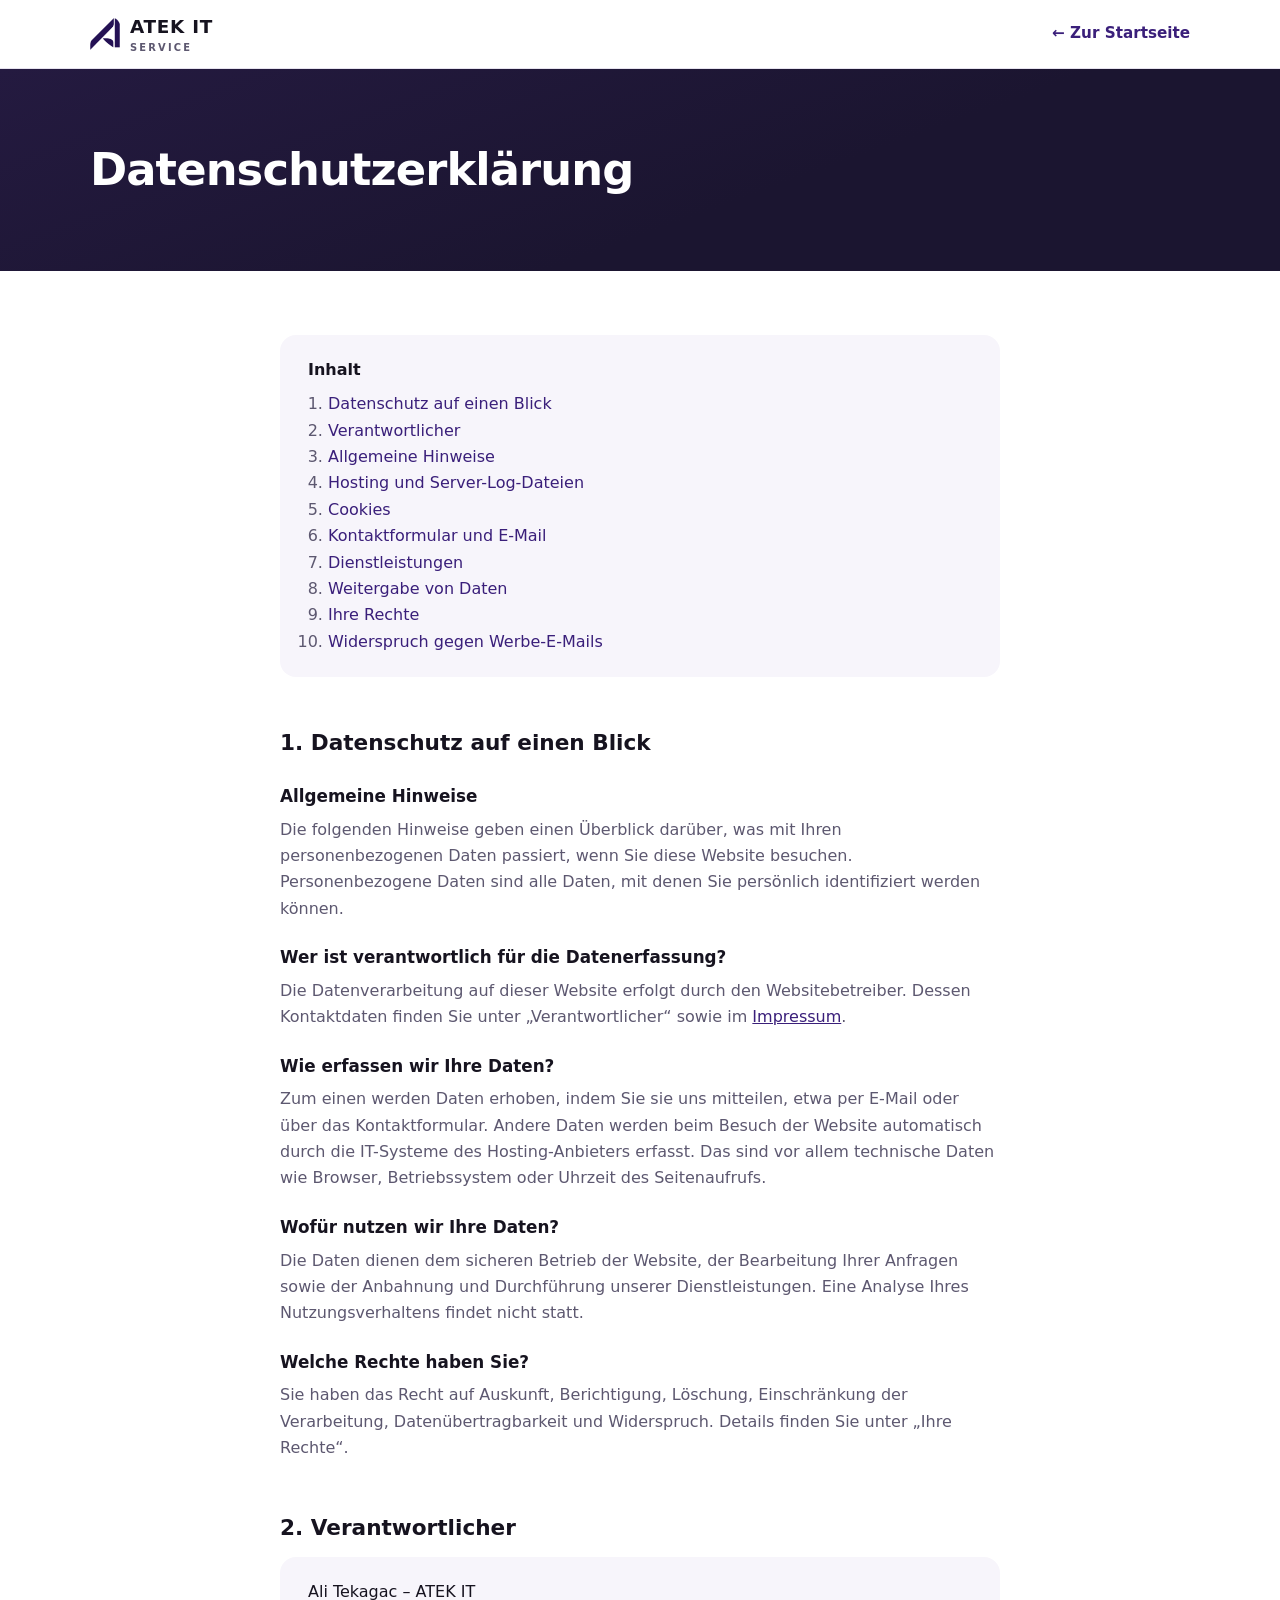
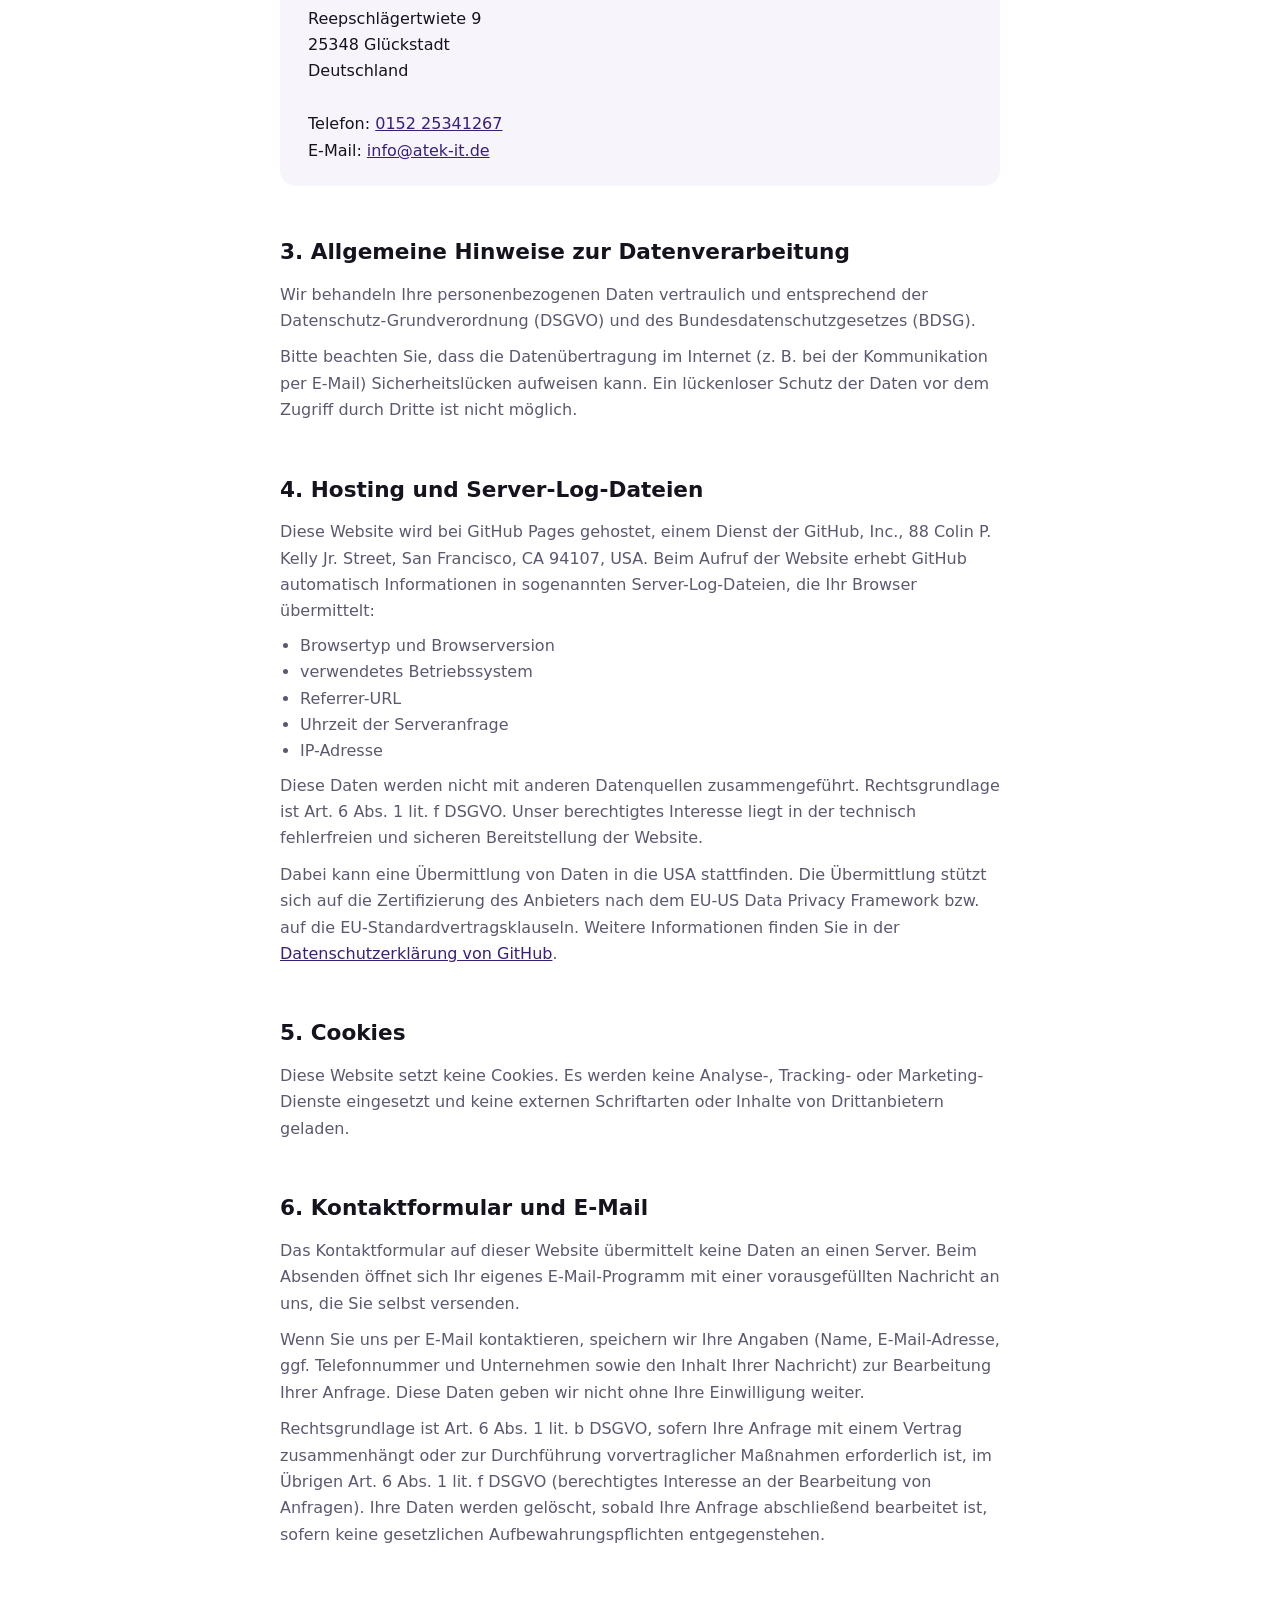
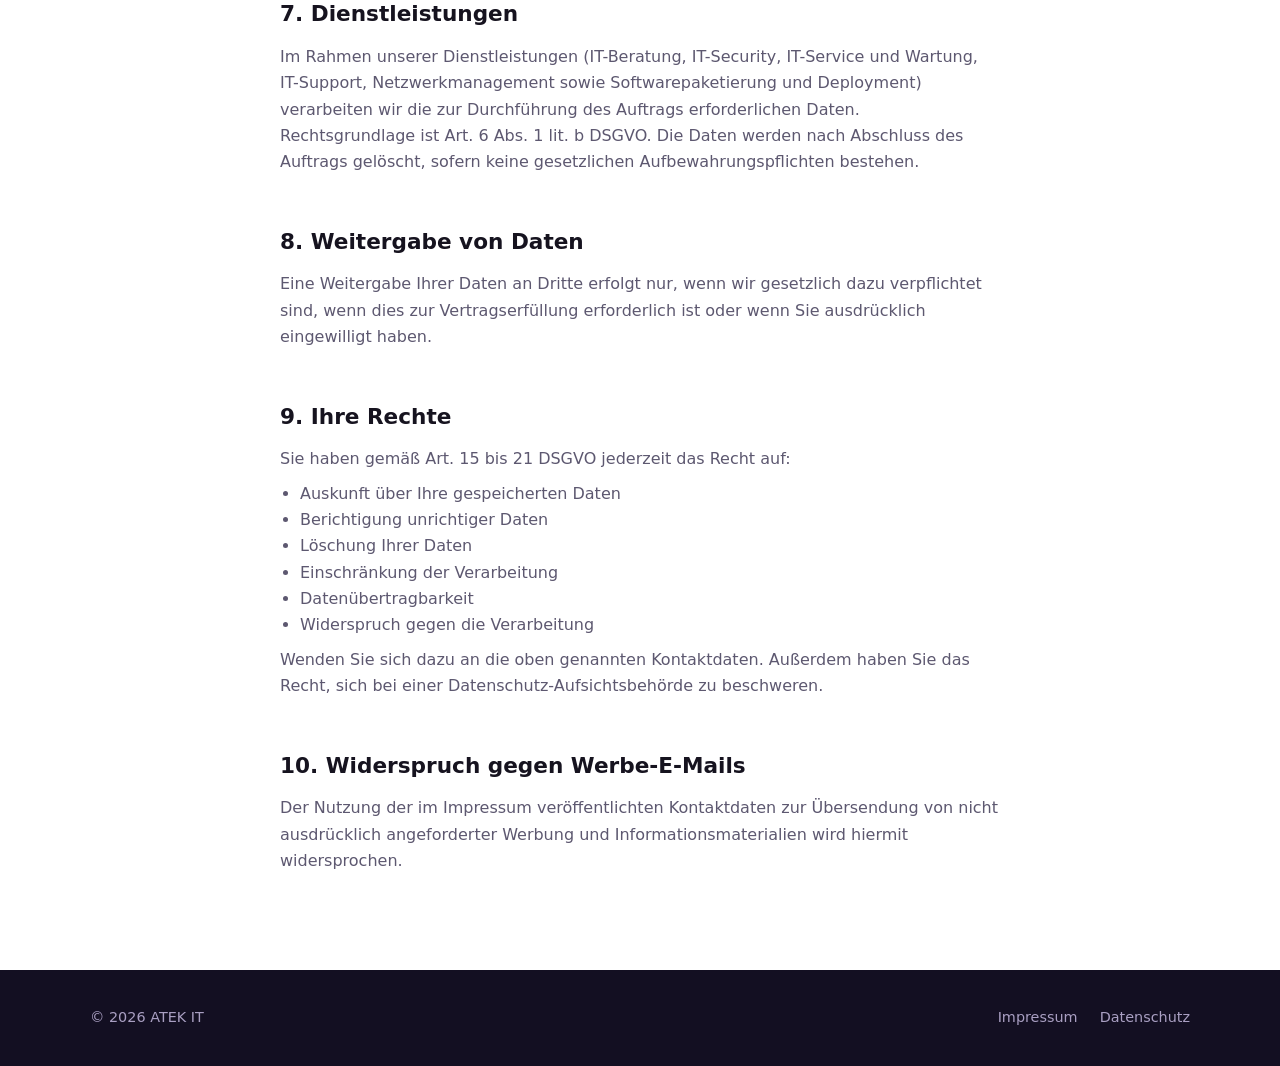
==== datenschutz.html @ 3b349fe1 "Add files via upload" ====
<!doctype html>
<html lang="de">
<head>
<meta charset="utf-8">
<meta name="viewport" content="width=device-width, initial-scale=1">
<title>Datenschutz – ATEK IT</title>
<meta name="robots" content="noindex">
<link rel="icon" type="image/png" href="[data-uri]">
<style>
  :root{--brand:#3a1f7a;--ink:#16131f;--muted:#5d5870;--line:#e6e2ee;--bg-alt:#f7f5fb}
  *{box-sizing:border-box;margin:0;padding:0}
  html{scroll-behavior:smooth}
  body{font-family:system-ui,-apple-system,"Segoe UI",Roboto,"Helvetica Neue",Arial,sans-serif;color:var(--ink);background:#fff;line-height:1.65;-webkit-font-smoothing:antialiased}
  a{color:var(--brand)}
  .wrap{max-width:1140px;margin:0 auto;padding:0 20px}
  header{border-bottom:1px solid var(--line);background:#fff}
  .nav{display:flex;align-items:center;justify-content:space-between;height:68px}
  .logo{display:flex;align-items:center;gap:10px;text-decoration:none;font-weight:800;letter-spacing:.04em;font-size:1.15rem;color:var(--ink)}
  .logo-mark{width:30px;height:32px;object-fit:contain}
  .logo small{display:block;font-size:.62rem;font-weight:600;letter-spacing:.22em;color:var(--muted);margin-top:-3px}
  .back{text-decoration:none;font-weight:600;font-size:.95rem}
  .hero{background:linear-gradient(160deg,#241a40 0%,#1b1530 60%);color:#fff;padding:64px 0}
  .hero h1{font-size:clamp(2rem,4vw,2.8rem);letter-spacing:-.02em}
  main{padding:64px 0 96px}
  .content{max-width:760px}
  .toc{background:var(--bg-alt);border-radius:16px;padding:22px 28px;margin-bottom:48px}
  .toc strong{display:block;margin-bottom:8px}
  .toc ol{padding-left:20px;color:var(--muted)}
  .toc a{text-decoration:none}
  h2{font-size:1.35rem;margin:48px 0 12px;scroll-margin-top:20px}
  h3{font-size:1.05rem;margin:22px 0 6px}
  p,li{color:var(--muted)}
  p+p{margin-top:10px}
  ul.list{padding-left:20px;margin:8px 0}
  .card{background:var(--bg-alt);border-radius:16px;padding:22px 28px;margin-top:8px}
  .card p{color:var(--ink)}
  footer{background:#130f22;color:#a99fc2;padding:36px 0;font-size:.9rem}
  .foot{display:flex;justify-content:space-between;gap:20px;flex-wrap:wrap}
  footer nav{display:flex;gap:22px}
  footer a{color:#a99fc2;text-decoration:none}
  footer a:hover{color:#fff}
</style>
</head>
<body>
<header>
  <div class="wrap nav">
    <a href="index.html" class="logo" aria-label="ATEK IT – Startseite">
      <img class="logo-mark" src="[data-uri]" alt="" width="30" height="32">
      <span>ATEK IT<small>SERVICE</small></span>
    </a>
    <a href="index.html" class="back">← Zur Startseite</a>
  </div>
</header>

<div class="hero"><div class="wrap"><h1>Datenschutzerklärung</h1></div></div>

<main>
  <div class="wrap content">
    <nav class="toc" aria-label="Inhalt">
      <strong>Inhalt</strong>
      <ol>
        <li><a href="#ueberblick">Datenschutz auf einen Blick</a></li>
        <li><a href="#verantwortlicher">Verantwortlicher</a></li>
        <li><a href="#allgemein">Allgemeine Hinweise</a></li>
        <li><a href="#hosting">Hosting und Server-Log-Dateien</a></li>
        <li><a href="#cookies">Cookies</a></li>
        <li><a href="#kontakt">Kontaktformular und E-Mail</a></li>
        <li><a href="#dienstleistungen">Dienstleistungen</a></li>
        <li><a href="#weitergabe">Weitergabe von Daten</a></li>
        <li><a href="#rechte">Ihre Rechte</a></li>
        <li><a href="#werbung">Widerspruch gegen Werbe-E-Mails</a></li>
      </ol>
    </nav>

    <h2 id="ueberblick">1. Datenschutz auf einen Blick</h2>
    <h3>Allgemeine Hinweise</h3>
    <p>Die folgenden Hinweise geben einen Überblick darüber, was mit Ihren personenbezogenen Daten passiert, wenn Sie diese Website besuchen. Personenbezogene Daten sind alle Daten, mit denen Sie persönlich identifiziert werden können.</p>
    <h3>Wer ist verantwortlich für die Datenerfassung?</h3>
    <p>Die Datenverarbeitung auf dieser Website erfolgt durch den Websitebetreiber. Dessen Kontaktdaten finden Sie unter „Verantwortlicher“ sowie im <a href="impressum.html">Impressum</a>.</p>
    <h3>Wie erfassen wir Ihre Daten?</h3>
    <p>Zum einen werden Daten erhoben, indem Sie sie uns mitteilen, etwa per E-Mail oder über das Kontaktformular. Andere Daten werden beim Besuch der Website automatisch durch die IT-Systeme des Hosting-Anbieters erfasst. Das sind vor allem technische Daten wie Browser, Betriebssystem oder Uhrzeit des Seitenaufrufs.</p>
    <h3>Wofür nutzen wir Ihre Daten?</h3>
    <p>Die Daten dienen dem sicheren Betrieb der Website, der Bearbeitung Ihrer Anfragen sowie der Anbahnung und Durchführung unserer Dienstleistungen. Eine Analyse Ihres Nutzungsverhaltens findet nicht statt.</p>
    <h3>Welche Rechte haben Sie?</h3>
    <p>Sie haben das Recht auf Auskunft, Berichtigung, Löschung, Einschränkung der Verarbeitung, Datenübertragbarkeit und Widerspruch. Details finden Sie unter „Ihre Rechte“.</p>

    <h2 id="verantwortlicher">2. Verantwortlicher</h2>
    <div class="card">
      <p>Ali Tekagac – ATEK IT<br>
      Reepschlägertwiete 9<br>
      25348 Glückstadt<br>
      Deutschland<br><br>
      Telefon: <a href="tel:+4915225341267">0152 25341267</a><br>
      E-Mail: <a href="mailto:info@atek-it.de">info@atek-it.de</a></p>
    </div>

    <h2 id="allgemein">3. Allgemeine Hinweise zur Datenverarbeitung</h2>
    <p>Wir behandeln Ihre personenbezogenen Daten vertraulich und entsprechend der Datenschutz-Grundverordnung (DSGVO) und des Bundesdatenschutzgesetzes (BDSG).</p>
    <p>Bitte beachten Sie, dass die Datenübertragung im Internet (z. B. bei der Kommunikation per E-Mail) Sicherheitslücken aufweisen kann. Ein lückenloser Schutz der Daten vor dem Zugriff durch Dritte ist nicht möglich.</p>

    <h2 id="hosting">4. Hosting und Server-Log-Dateien</h2>
    <p>Diese Website wird bei GitHub Pages gehostet, einem Dienst der GitHub, Inc., 88 Colin P. Kelly Jr. Street, San Francisco, CA 94107, USA. Beim Aufruf der Website erhebt GitHub automatisch Informationen in sogenannten Server-Log-Dateien, die Ihr Browser übermittelt:</p>
    <ul class="list">
      <li>Browsertyp und Browserversion</li>
      <li>verwendetes Betriebssystem</li>
      <li>Referrer-URL</li>
      <li>Uhrzeit der Serveranfrage</li>
      <li>IP-Adresse</li>
    </ul>
    <p>Diese Daten werden nicht mit anderen Datenquellen zusammengeführt. Rechtsgrundlage ist Art. 6 Abs. 1 lit. f DSGVO. Unser berechtigtes Interesse liegt in der technisch fehlerfreien und sicheren Bereitstellung der Website.</p>
    <p>Dabei kann eine Übermittlung von Daten in die USA stattfinden. Die Übermittlung stützt sich auf die Zertifizierung des Anbieters nach dem EU-US Data Privacy Framework bzw. auf die EU-Standardvertragsklauseln. Weitere Informationen finden Sie in der <a href="https://docs.github.com/de/site-policy/privacy-policies/github-general-privacy-statement" rel="noopener">Datenschutzerklärung von GitHub</a>.</p>

    <h2 id="cookies">5. Cookies</h2>
    <p>Diese Website setzt keine Cookies. Es werden keine Analyse-, Tracking- oder Marketing-Dienste eingesetzt und keine externen Schriftarten oder Inhalte von Drittanbietern geladen.</p>

    <h2 id="kontakt">6. Kontaktformular und E-Mail</h2>
    <p>Das Kontaktformular auf dieser Website übermittelt keine Daten an einen Server. Beim Absenden öffnet sich Ihr eigenes E-Mail-Programm mit einer vorausgefüllten Nachricht an uns, die Sie selbst versenden.</p>
    <p>Wenn Sie uns per E-Mail kontaktieren, speichern wir Ihre Angaben (Name, E-Mail-Adresse, ggf. Telefonnummer und Unternehmen sowie den Inhalt Ihrer Nachricht) zur Bearbeitung Ihrer Anfrage. Diese Daten geben wir nicht ohne Ihre Einwilligung weiter.</p>
    <p>Rechtsgrundlage ist Art. 6 Abs. 1 lit. b DSGVO, sofern Ihre Anfrage mit einem Vertrag zusammenhängt oder zur Durchführung vorvertraglicher Maßnahmen erforderlich ist, im Übrigen Art. 6 Abs. 1 lit. f DSGVO (berechtigtes Interesse an der Bearbeitung von Anfragen). Ihre Daten werden gelöscht, sobald Ihre Anfrage abschließend bearbeitet ist, sofern keine gesetzlichen Aufbewahrungspflichten entgegenstehen.</p>

    <h2 id="dienstleistungen">7. Dienstleistungen</h2>
    <p>Im Rahmen unserer Dienstleistungen (IT-Beratung, IT-Security, IT-Service und Wartung, IT-Support, Netzwerkmanagement sowie Softwarepaketierung und Deployment) verarbeiten wir die zur Durchführung des Auftrags erforderlichen Daten. Rechtsgrundlage ist Art. 6 Abs. 1 lit. b DSGVO. Die Daten werden nach Abschluss des Auftrags gelöscht, sofern keine gesetzlichen Aufbewahrungspflichten bestehen.</p>

    <h2 id="weitergabe">8. Weitergabe von Daten</h2>
    <p>Eine Weitergabe Ihrer Daten an Dritte erfolgt nur, wenn wir gesetzlich dazu verpflichtet sind, wenn dies zur Vertragserfüllung erforderlich ist oder wenn Sie ausdrücklich eingewilligt haben.</p>

    <h2 id="rechte">9. Ihre Rechte</h2>
    <p>Sie haben gemäß Art. 15 bis 21 DSGVO jederzeit das Recht auf:</p>
    <ul class="list">
      <li>Auskunft über Ihre gespeicherten Daten</li>
      <li>Berichtigung unrichtiger Daten</li>
      <li>Löschung Ihrer Daten</li>
      <li>Einschränkung der Verarbeitung</li>
      <li>Datenübertragbarkeit</li>
      <li>Widerspruch gegen die Verarbeitung</li>
    </ul>
    <p>Wenden Sie sich dazu an die oben genannten Kontaktdaten. Außerdem haben Sie das Recht, sich bei einer Datenschutz-Aufsichtsbehörde zu beschweren.</p>

    <h2 id="werbung">10. Widerspruch gegen Werbe-E-Mails</h2>
    <p>Der Nutzung der im Impressum veröffentlichten Kontaktdaten zur Übersendung von nicht ausdrücklich angeforderter Werbung und Informationsmaterialien wird hiermit widersprochen.</p>
  </div>
</main>

<footer>
  <div class="wrap foot">
    <span>© 2026 ATEK IT</span>
    <nav aria-label="Rechtliches"><a href="impressum.html">Impressum</a><a href="datenschutz.html">Datenschutz</a></nav>
  </div>
</footer>
</body>
</html>
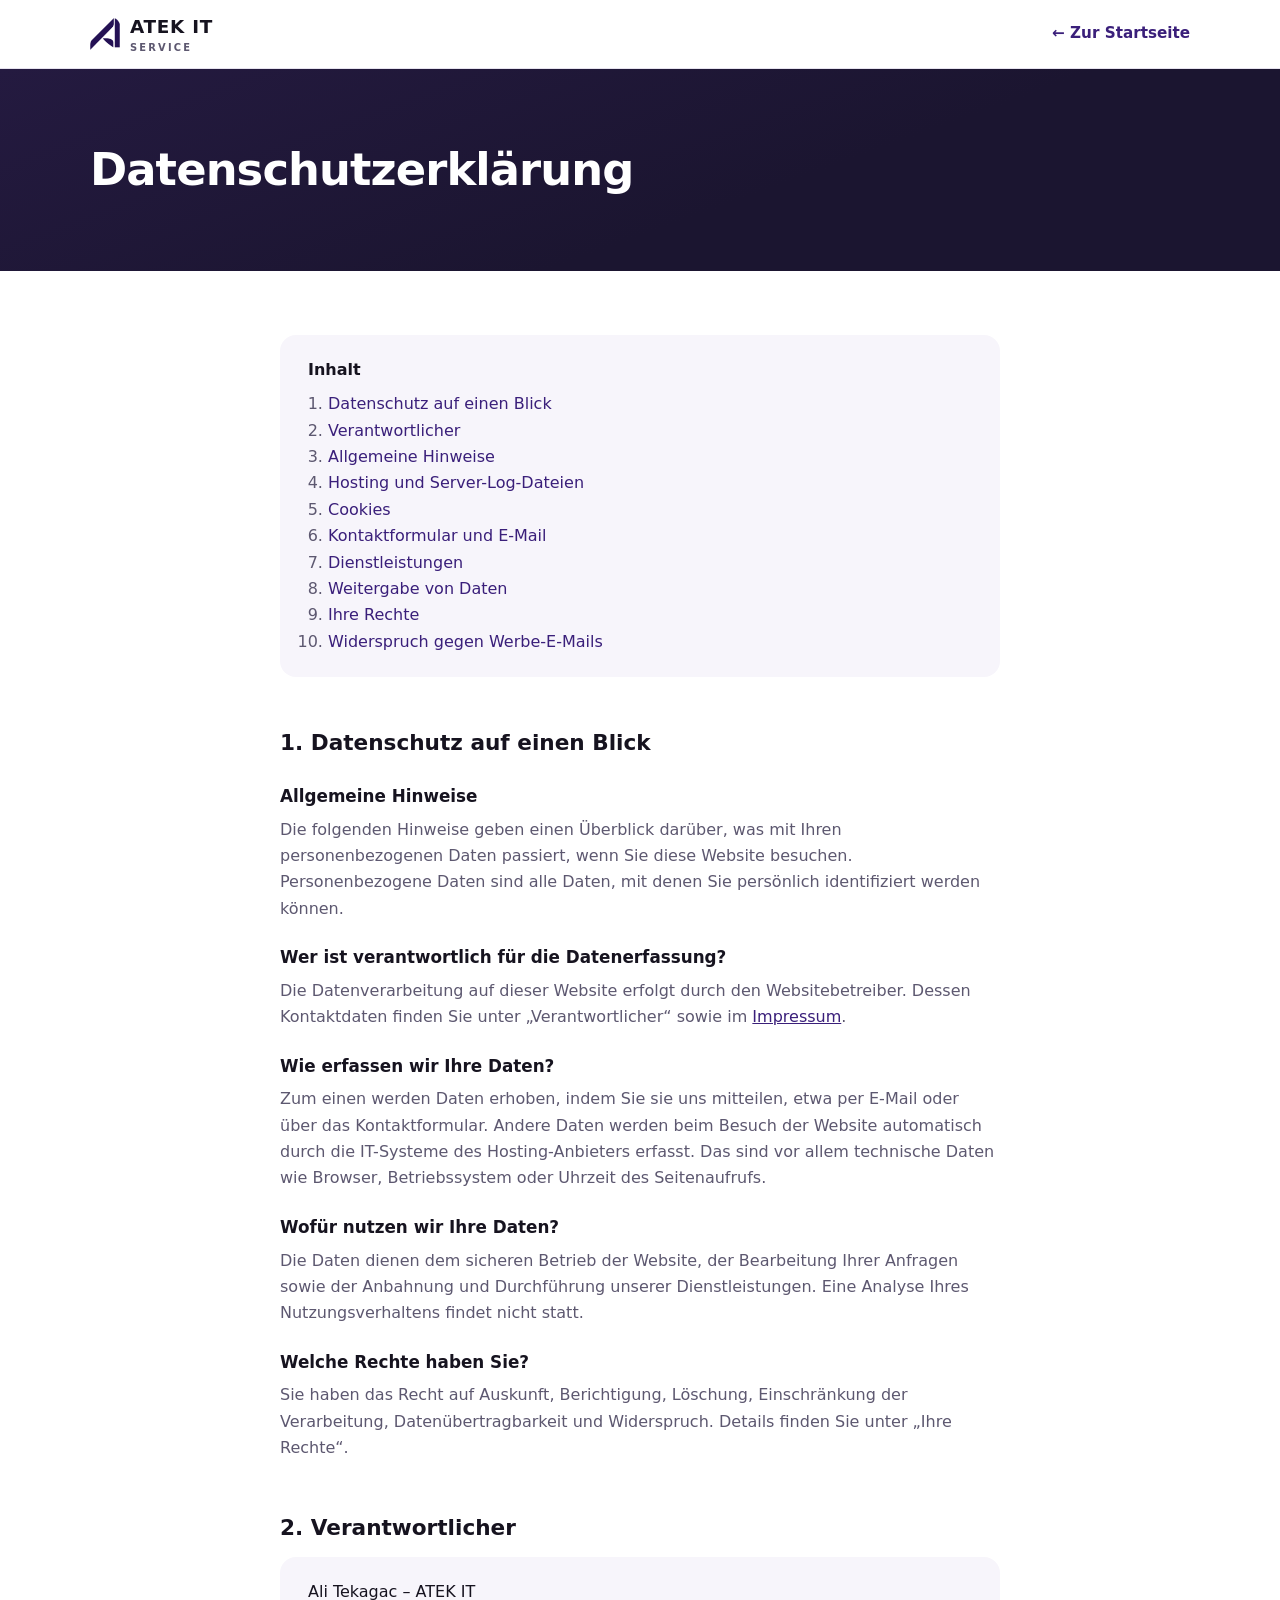
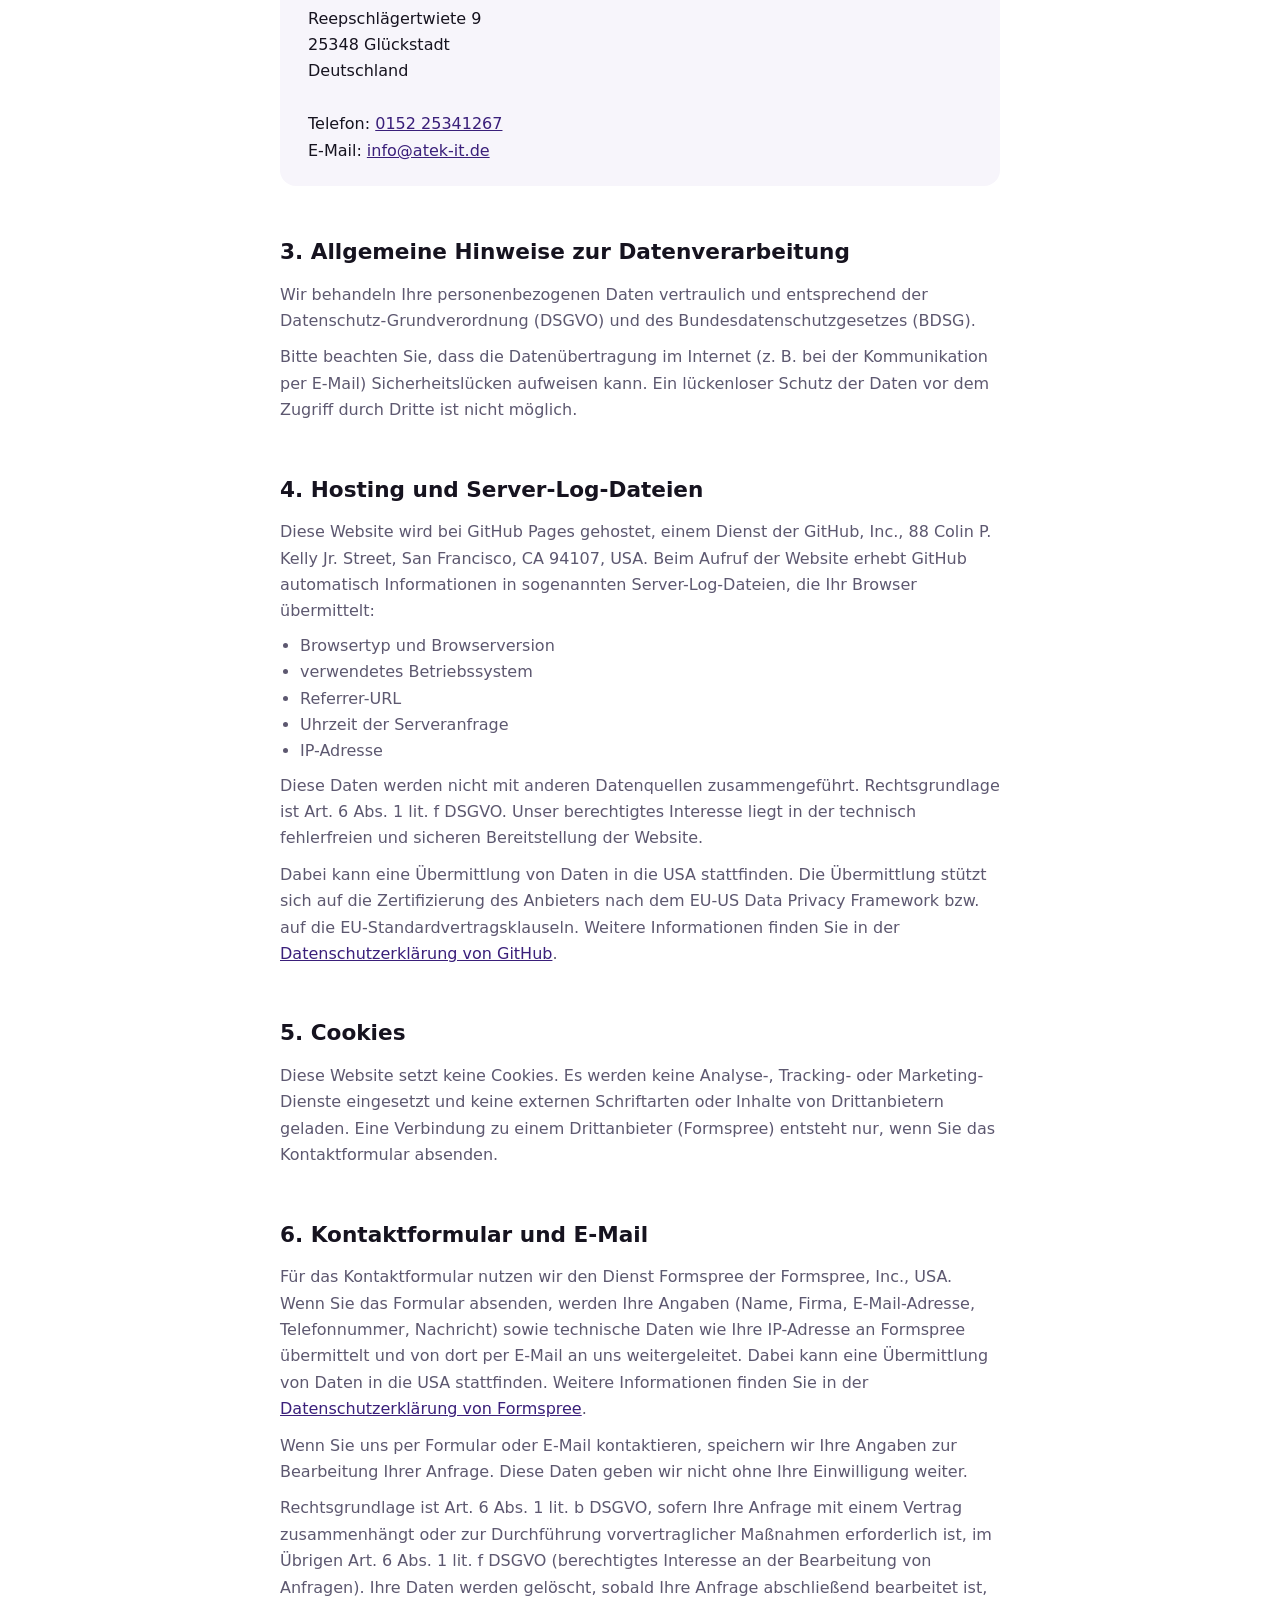
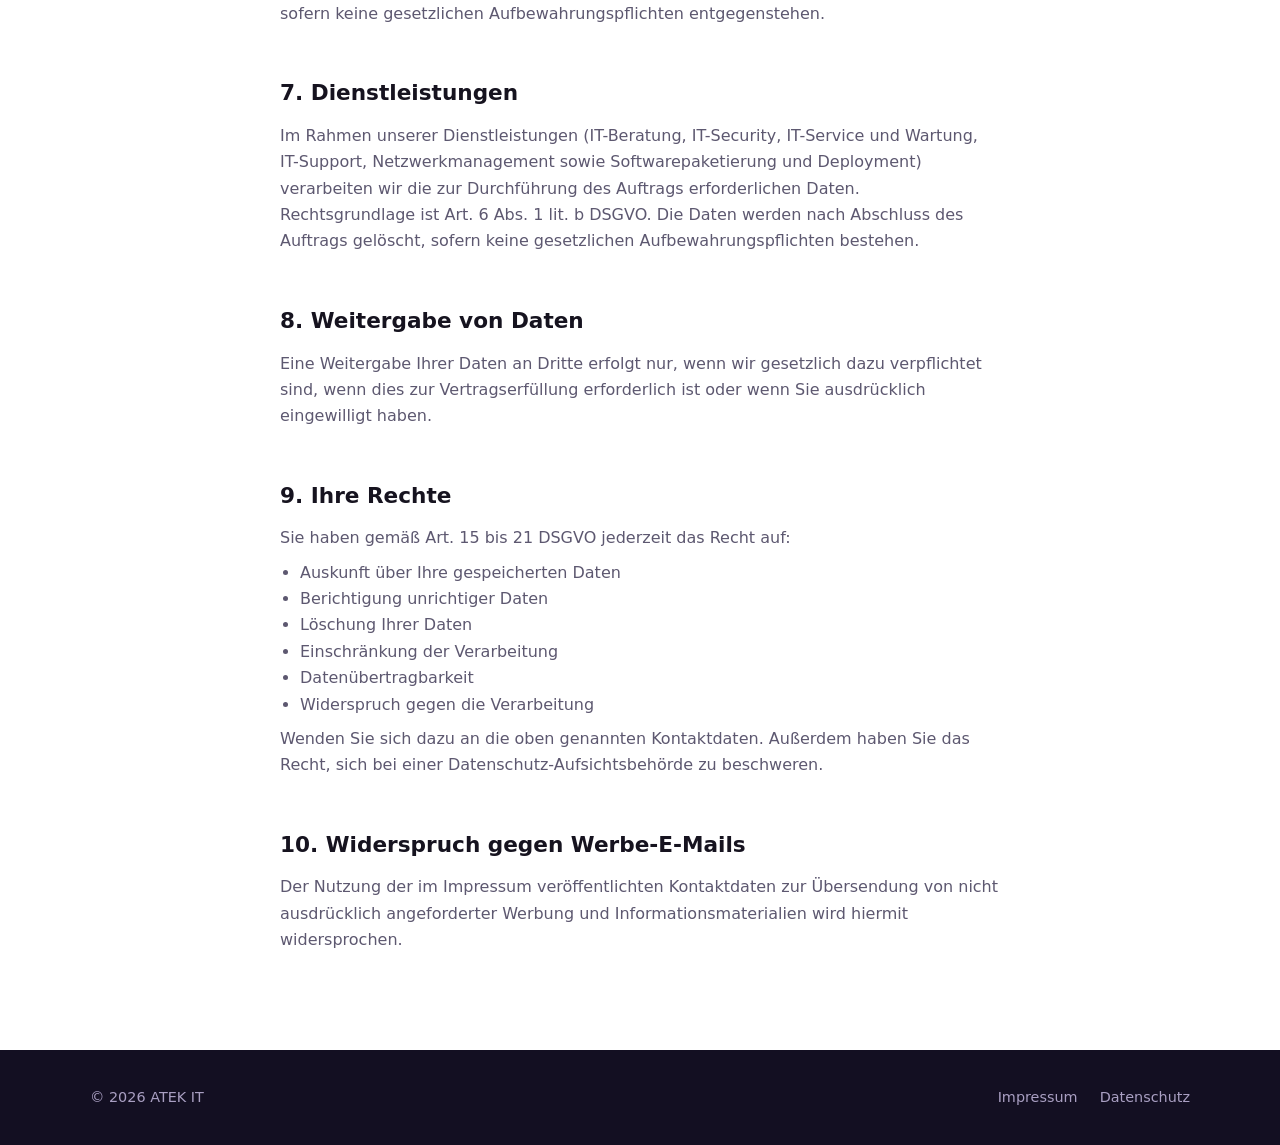
==== commit ca4c2947: "Add files via upload" ====
--- a/datenschutz.html
+++ b/datenschutz.html
@@ -111,11 +111,11 @@
     <p>Dabei kann eine Übermittlung von Daten in die USA stattfinden. Die Übermittlung stützt sich auf die Zertifizierung des Anbieters nach dem EU-US Data Privacy Framework bzw. auf die EU-Standardvertragsklauseln. Weitere Informationen finden Sie in der <a href="https://docs.github.com/de/site-policy/privacy-policies/github-general-privacy-statement" rel="noopener">Datenschutzerklärung von GitHub</a>.</p>
 
     <h2 id="cookies">5. Cookies</h2>
-    <p>Diese Website setzt keine Cookies. Es werden keine Analyse-, Tracking- oder Marketing-Dienste eingesetzt und keine externen Schriftarten oder Inhalte von Drittanbietern geladen.</p>
+    <p>Diese Website setzt keine Cookies. Es werden keine Analyse-, Tracking- oder Marketing-Dienste eingesetzt und keine externen Schriftarten oder Inhalte von Drittanbietern geladen. Eine Verbindung zu einem Drittanbieter (Formspree) entsteht nur, wenn Sie das Kontaktformular absenden.</p>
 
     <h2 id="kontakt">6. Kontaktformular und E-Mail</h2>
-    <p>Das Kontaktformular auf dieser Website übermittelt keine Daten an einen Server. Beim Absenden öffnet sich Ihr eigenes E-Mail-Programm mit einer vorausgefüllten Nachricht an uns, die Sie selbst versenden.</p>
-    <p>Wenn Sie uns per E-Mail kontaktieren, speichern wir Ihre Angaben (Name, E-Mail-Adresse, ggf. Telefonnummer und Unternehmen sowie den Inhalt Ihrer Nachricht) zur Bearbeitung Ihrer Anfrage. Diese Daten geben wir nicht ohne Ihre Einwilligung weiter.</p>
+    <p>Für das Kontaktformular nutzen wir den Dienst Formspree der Formspree, Inc., USA. Wenn Sie das Formular absenden, werden Ihre Angaben (Name, Firma, E-Mail-Adresse, Telefonnummer, Nachricht) sowie technische Daten wie Ihre IP-Adresse an Formspree übermittelt und von dort per E-Mail an uns weitergeleitet. Dabei kann eine Übermittlung von Daten in die USA stattfinden. Weitere Informationen finden Sie in der <a href="https://formspree.io/legal/privacy-policy/" rel="noopener">Datenschutzerklärung von Formspree</a>.</p>
+    <p>Wenn Sie uns per Formular oder E-Mail kontaktieren, speichern wir Ihre Angaben zur Bearbeitung Ihrer Anfrage. Diese Daten geben wir nicht ohne Ihre Einwilligung weiter.</p>
     <p>Rechtsgrundlage ist Art. 6 Abs. 1 lit. b DSGVO, sofern Ihre Anfrage mit einem Vertrag zusammenhängt oder zur Durchführung vorvertraglicher Maßnahmen erforderlich ist, im Übrigen Art. 6 Abs. 1 lit. f DSGVO (berechtigtes Interesse an der Bearbeitung von Anfragen). Ihre Daten werden gelöscht, sobald Ihre Anfrage abschließend bearbeitet ist, sofern keine gesetzlichen Aufbewahrungspflichten entgegenstehen.</p>
 
     <h2 id="dienstleistungen">7. Dienstleistungen</h2>
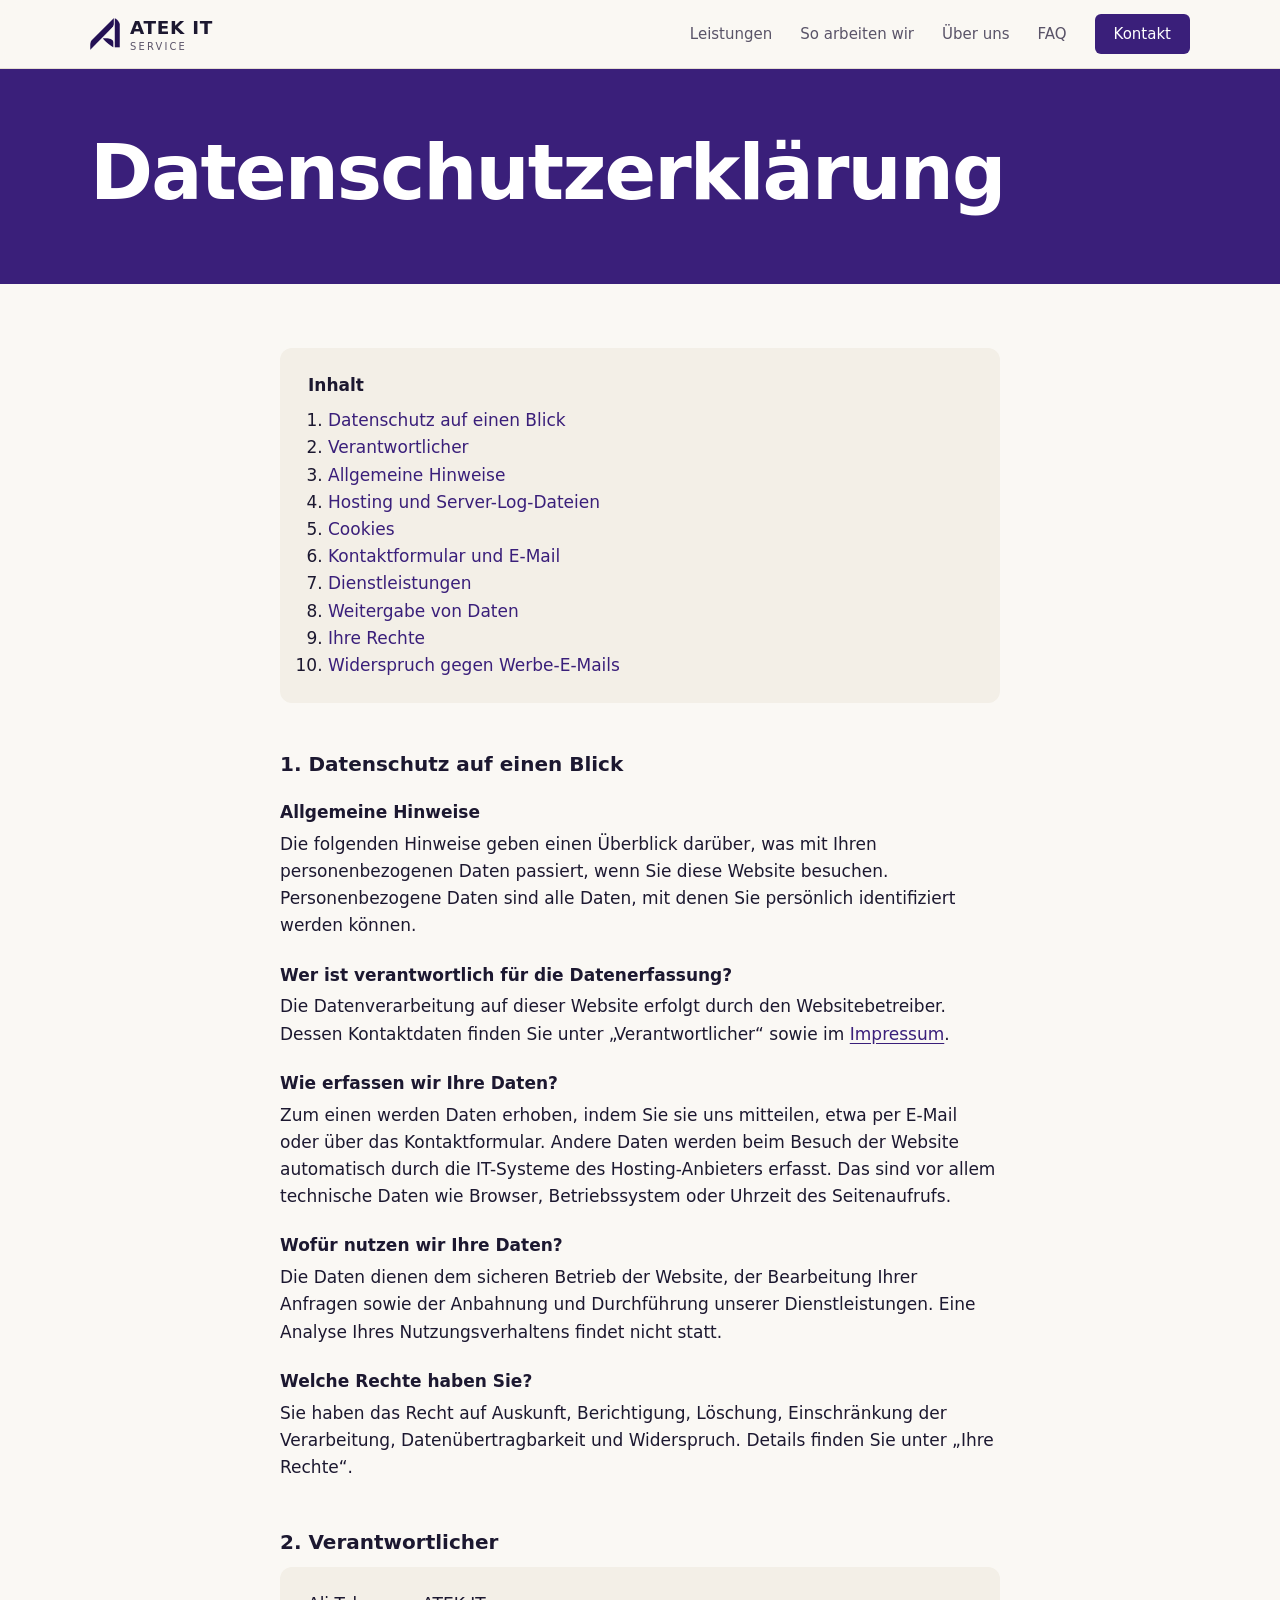
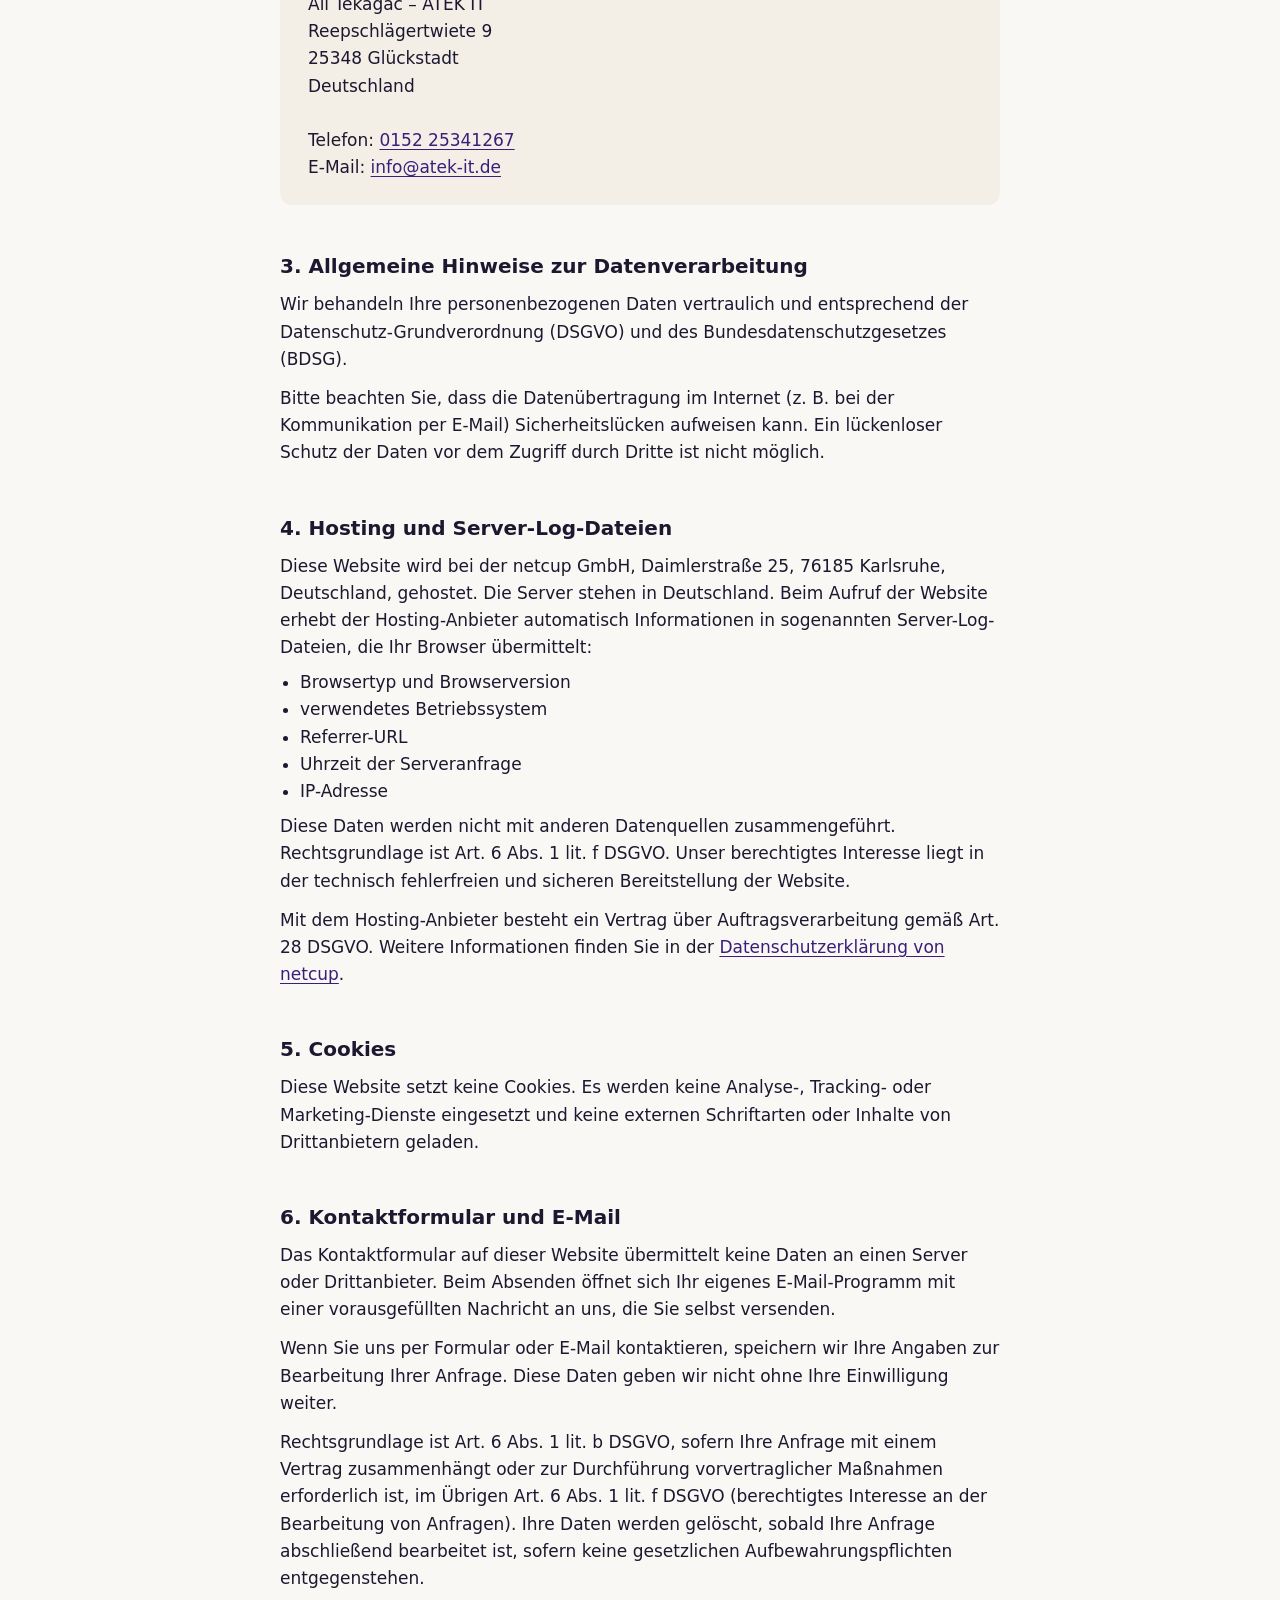
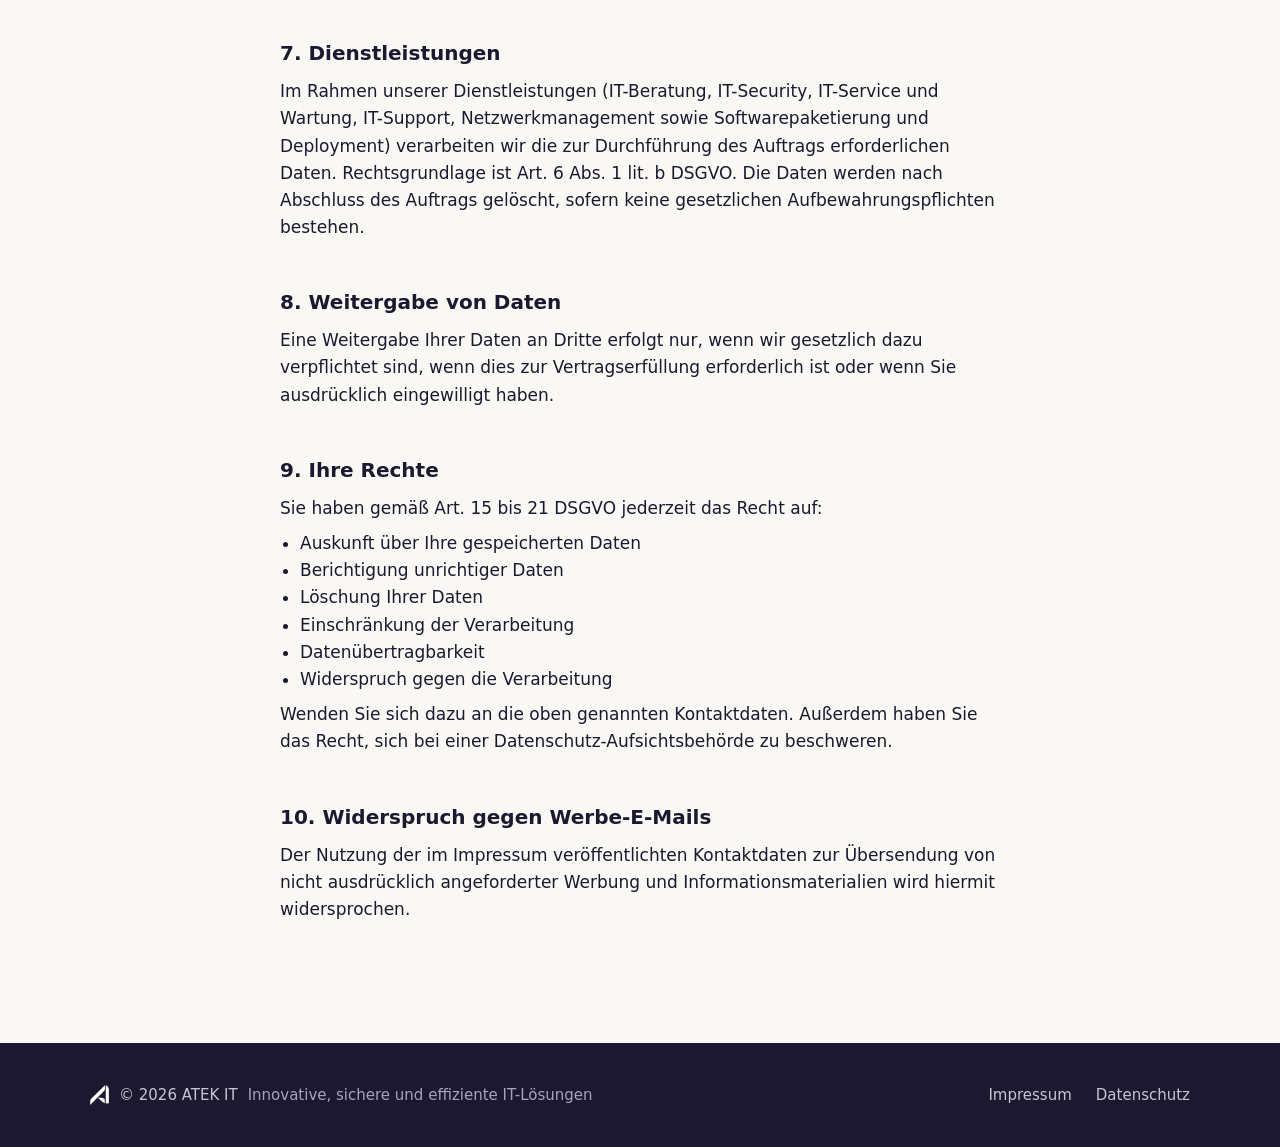
==== commit d76085b7: "Add files via upload" ====
--- a/datenschutz.html
+++ b/datenschutz.html
@@ -6,55 +6,33 @@
 <title>Datenschutz – ATEK IT</title>
 <meta name="robots" content="noindex">
 <link rel="icon" type="image/png" href="[data-uri]">
-<style>
-  :root{--brand:#3a1f7a;--ink:#16131f;--muted:#5d5870;--line:#e6e2ee;--bg-alt:#f7f5fb}
-  *{box-sizing:border-box;margin:0;padding:0}
-  html{scroll-behavior:smooth}
-  body{font-family:system-ui,-apple-system,"Segoe UI",Roboto,"Helvetica Neue",Arial,sans-serif;color:var(--ink);background:#fff;line-height:1.65;-webkit-font-smoothing:antialiased}
-  a{color:var(--brand)}
-  .wrap{max-width:1140px;margin:0 auto;padding:0 20px}
-  header{border-bottom:1px solid var(--line);background:#fff}
-  .nav{display:flex;align-items:center;justify-content:space-between;height:68px}
-  .logo{display:flex;align-items:center;gap:10px;text-decoration:none;font-weight:800;letter-spacing:.04em;font-size:1.15rem;color:var(--ink)}
-  .logo-mark{width:30px;height:32px;object-fit:contain}
-  .logo small{display:block;font-size:.62rem;font-weight:600;letter-spacing:.22em;color:var(--muted);margin-top:-3px}
-  .back{text-decoration:none;font-weight:600;font-size:.95rem}
-  .hero{background:linear-gradient(160deg,#241a40 0%,#1b1530 60%);color:#fff;padding:64px 0}
-  .hero h1{font-size:clamp(2rem,4vw,2.8rem);letter-spacing:-.02em}
-  main{padding:64px 0 96px}
-  .content{max-width:760px}
-  .toc{background:var(--bg-alt);border-radius:16px;padding:22px 28px;margin-bottom:48px}
-  .toc strong{display:block;margin-bottom:8px}
-  .toc ol{padding-left:20px;color:var(--muted)}
-  .toc a{text-decoration:none}
-  h2{font-size:1.35rem;margin:48px 0 12px;scroll-margin-top:20px}
-  h3{font-size:1.05rem;margin:22px 0 6px}
-  p,li{color:var(--muted)}
-  p+p{margin-top:10px}
-  ul.list{padding-left:20px;margin:8px 0}
-  .card{background:var(--bg-alt);border-radius:16px;padding:22px 28px;margin-top:8px}
-  .card p{color:var(--ink)}
-  footer{background:#130f22;color:#a99fc2;padding:36px 0;font-size:.9rem}
-  .foot{display:flex;justify-content:space-between;gap:20px;flex-wrap:wrap}
-  footer nav{display:flex;gap:22px}
-  footer a{color:#a99fc2;text-decoration:none}
-  footer a:hover{color:#fff}
-</style>
+<link rel="preload" href="fonts/plex-sans-400.woff2" as="font" type="font/woff2" crossorigin>
+<link rel="preload" href="fonts/plex-sans-600.woff2" as="font" type="font/woff2" crossorigin>
+<link rel="stylesheet" href="style.css">
 </head>
-<body>
+<body class="legal">
+<a class="skip" href="#main">Zum Inhalt springen</a>
+
 <header>
   <div class="wrap nav">
     <a href="index.html" class="logo" aria-label="ATEK IT – Startseite">
       <img class="logo-mark" src="[data-uri]" alt="" width="30" height="32">
       <span>ATEK IT<small>SERVICE</small></span>
     </a>
-    <a href="index.html" class="back">← Zur Startseite</a>
+    <button class="burger" aria-label="Menü öffnen" aria-expanded="false" aria-controls="menu"><span></span><span></span><span></span></button>
+    <ul class="menu" id="menu">
+      <li><a href="index.html#leistungen">Leistungen</a></li>
+      <li><a href="index.html#ablauf">So arbeiten wir</a></li>
+      <li><a href="index.html#ueber-uns">Über uns</a></li>
+      <li><a href="index.html#faq">FAQ</a></li>
+      <li><a href="index.html#kontakt" class="btn btn-primary">Kontakt</a></li>
+    </ul>
   </div>
 </header>
 
-<div class="hero"><div class="wrap"><h1>Datenschutzerklärung</h1></div></div>
+<div class="page-hero"><div class="wrap"><h1>Datenschutz&shy;erklärung</h1></div></div>
 
-<main>
+<main id="main">
   <div class="wrap content">
     <nav class="toc" aria-label="Inhalt">
       <strong>Inhalt</strong>
@@ -99,7 +77,7 @@
     <p>Bitte beachten Sie, dass die Datenübertragung im Internet (z. B. bei der Kommunikation per E-Mail) Sicherheitslücken aufweisen kann. Ein lückenloser Schutz der Daten vor dem Zugriff durch Dritte ist nicht möglich.</p>
 
     <h2 id="hosting">4. Hosting und Server-Log-Dateien</h2>
-    <p>Diese Website wird bei GitHub Pages gehostet, einem Dienst der GitHub, Inc., 88 Colin P. Kelly Jr. Street, San Francisco, CA 94107, USA. Beim Aufruf der Website erhebt GitHub automatisch Informationen in sogenannten Server-Log-Dateien, die Ihr Browser übermittelt:</p>
+    <p>Diese Website wird bei der netcup GmbH, Daimlerstraße 25, 76185 Karlsruhe, Deutschland, gehostet. Die Server stehen in Deutschland. Beim Aufruf der Website erhebt der Hosting-Anbieter automatisch Informationen in sogenannten Server-Log-Dateien, die Ihr Browser übermittelt:</p>
     <ul class="list">
       <li>Browsertyp und Browserversion</li>
       <li>verwendetes Betriebssystem</li>
@@ -108,13 +86,13 @@
       <li>IP-Adresse</li>
     </ul>
     <p>Diese Daten werden nicht mit anderen Datenquellen zusammengeführt. Rechtsgrundlage ist Art. 6 Abs. 1 lit. f DSGVO. Unser berechtigtes Interesse liegt in der technisch fehlerfreien und sicheren Bereitstellung der Website.</p>
-    <p>Dabei kann eine Übermittlung von Daten in die USA stattfinden. Die Übermittlung stützt sich auf die Zertifizierung des Anbieters nach dem EU-US Data Privacy Framework bzw. auf die EU-Standardvertragsklauseln. Weitere Informationen finden Sie in der <a href="https://docs.github.com/de/site-policy/privacy-policies/github-general-privacy-statement" rel="noopener">Datenschutzerklärung von GitHub</a>.</p>
+    <p>Mit dem Hosting-Anbieter besteht ein Vertrag über Auftragsverarbeitung gemäß Art. 28 DSGVO. Weitere Informationen finden Sie in der <a href="https://www.netcup.com/de/kontakt/datenschutzerklaerung" rel="noopener">Datenschutzerklärung von netcup</a>.</p>
 
     <h2 id="cookies">5. Cookies</h2>
-    <p>Diese Website setzt keine Cookies. Es werden keine Analyse-, Tracking- oder Marketing-Dienste eingesetzt und keine externen Schriftarten oder Inhalte von Drittanbietern geladen. Eine Verbindung zu einem Drittanbieter (Formspree) entsteht nur, wenn Sie das Kontaktformular absenden.</p>
+    <p>Diese Website setzt keine Cookies. Es werden keine Analyse-, Tracking- oder Marketing-Dienste eingesetzt und keine externen Schriftarten oder Inhalte von Drittanbietern geladen.</p>
 
     <h2 id="kontakt">6. Kontaktformular und E-Mail</h2>
-    <p>Für das Kontaktformular nutzen wir den Dienst Formspree der Formspree, Inc., USA. Wenn Sie das Formular absenden, werden Ihre Angaben (Name, Firma, E-Mail-Adresse, Telefonnummer, Nachricht) sowie technische Daten wie Ihre IP-Adresse an Formspree übermittelt und von dort per E-Mail an uns weitergeleitet. Dabei kann eine Übermittlung von Daten in die USA stattfinden. Weitere Informationen finden Sie in der <a href="https://formspree.io/legal/privacy-policy/" rel="noopener">Datenschutzerklärung von Formspree</a>.</p>
+    <p>Das Kontaktformular auf dieser Website übermittelt keine Daten an einen Server oder Drittanbieter. Beim Absenden öffnet sich Ihr eigenes E-Mail-Programm mit einer vorausgefüllten Nachricht an uns, die Sie selbst versenden.</p>
     <p>Wenn Sie uns per Formular oder E-Mail kontaktieren, speichern wir Ihre Angaben zur Bearbeitung Ihrer Anfrage. Diese Daten geben wir nicht ohne Ihre Einwilligung weiter.</p>
     <p>Rechtsgrundlage ist Art. 6 Abs. 1 lit. b DSGVO, sofern Ihre Anfrage mit einem Vertrag zusammenhängt oder zur Durchführung vorvertraglicher Maßnahmen erforderlich ist, im Übrigen Art. 6 Abs. 1 lit. f DSGVO (berechtigtes Interesse an der Bearbeitung von Anfragen). Ihre Daten werden gelöscht, sobald Ihre Anfrage abschließend bearbeitet ist, sofern keine gesetzlichen Aufbewahrungspflichten entgegenstehen.</p>
 
@@ -143,9 +121,29 @@
 
 <footer>
   <div class="wrap foot">
-    <span>© 2026 ATEK IT</span>
+    <div class="foot-brand"><img src="[data-uri]" alt="" width="19" height="20"><span>© <span id="y">2026</span> ATEK IT</span><span>Innovative, sichere und effiziente IT-Lösungen</span></div>
     <nav aria-label="Rechtliches"><a href="impressum.html">Impressum</a><a href="datenschutz.html">Datenschutz</a></nav>
   </div>
 </footer>
+
+<script>
+  document.getElementById('y').textContent = new Date().getFullYear();
+
+  // Mobile menu: opens without animation, closes on link, Esc or click outside
+  const burger = document.querySelector('.burger'), menu = document.getElementById('menu');
+  const setMenu = open => {
+    menu.classList.toggle('open', open);
+    burger.setAttribute('aria-expanded', open);
+    burger.setAttribute('aria-label', open ? 'Menü schließen' : 'Menü öffnen');
+  };
+  burger.addEventListener('click', () => setMenu(!menu.classList.contains('open')));
+  menu.querySelectorAll('a').forEach(a => a.addEventListener('click', () => setMenu(false)));
+  document.addEventListener('keydown', e => {
+    if (e.key === 'Escape' && menu.classList.contains('open')) { setMenu(false); burger.focus(); }
+  });
+  document.addEventListener('click', e => {
+    if (menu.classList.contains('open') && !menu.contains(e.target) && !burger.contains(e.target)) setMenu(false);
+  });
+</script>
 </body>
 </html>
--- a/style.css
+++ b/style.css
@@ -0,0 +1,241 @@
+/* IBM Plex, lokal eingebunden (SIL Open Font License, siehe fonts/OFL-IBM-Plex.txt) */
+@font-face{font-family:"IBM Plex Sans";src:url(fonts/plex-sans-400.woff2) format("woff2");font-weight:400;font-style:normal;font-display:swap}
+@font-face{font-family:"IBM Plex Sans";src:url(fonts/plex-sans-500.woff2) format("woff2");font-weight:500;font-style:normal;font-display:swap}
+@font-face{font-family:"IBM Plex Sans";src:url(fonts/plex-sans-600.woff2) format("woff2");font-weight:600;font-style:normal;font-display:swap}
+@font-face{font-family:"IBM Plex Mono";src:url(fonts/plex-mono-400.woff2) format("woff2");font-weight:400;font-style:normal;font-display:swap}
+
+:root{
+  --violet:#3a1f7a; --violet-deep:#2a1659; --violet-text:#e4ddf3;
+  --ink:#1c1830; --muted:#5a5468; --line:#e4ded2;
+  --linen:#faf8f4; --linen-2:#f3efe7; --white:#ffffff;
+  --brass:#b7791f; --brass-light:#d4a24c;
+  --error:#b42318;
+  --r-btn:6px; --r-panel:12px; --max:1140px;
+  --ease-out:cubic-bezier(.23,1,.32,1);
+  --sans:"IBM Plex Sans",system-ui,-apple-system,"Segoe UI",Roboto,Arial,sans-serif;
+  --mono:"IBM Plex Mono",ui-monospace,Consolas,monospace;
+}
+*{box-sizing:border-box;margin:0;padding:0}
+html{scroll-behavior:smooth;scroll-padding-top:80px;-webkit-tap-highlight-color:transparent}
+body{font-family:var(--sans);font-size:1.0625rem;color:var(--ink);background:var(--linen);line-height:1.6;-webkit-font-smoothing:antialiased}
+h1,h2,h3{font-weight:600;hyphens:auto;overflow-wrap:break-word}
+a{color:inherit}
+img,svg{display:block}
+.wrap{max-width:var(--max);margin:0 auto;padding:0 20px}
+.skip{position:absolute;left:-999px;top:8px;background:var(--white);padding:8px 12px;border-radius:var(--r-btn);z-index:100}
+.skip:focus{left:8px}
+:focus-visible{outline:2px solid var(--violet);outline-offset:3px}
+.hero :focus-visible{outline-color:var(--brass-light)}
+
+/* Header */
+header{position:sticky;top:0;z-index:50;background:rgba(250,248,244,.92);backdrop-filter:saturate(1.4) blur(10px);border-bottom:1px solid var(--line)}
+.nav{display:flex;align-items:center;justify-content:space-between;height:68px}
+.logo{display:flex;align-items:center;gap:10px;text-decoration:none;font-weight:600;letter-spacing:.04em;font-size:1.15rem}
+.logo-mark{width:30px;height:32px;object-fit:contain}
+.logo small{display:block;font-size:.62rem;font-weight:500;letter-spacing:.22em;color:var(--muted);margin-top:-3px}
+.menu{display:flex;gap:28px;list-style:none;align-items:center}
+.menu a{text-decoration:none;font-size:.9375rem;color:var(--muted);font-weight:500}
+.burger{display:none;background:none;border:0;cursor:pointer;padding:11px;margin-right:-11px;border-radius:var(--r-btn)}
+.burger span{display:block;width:22px;height:2px;background:var(--ink);margin:5px 0;border-radius:2px}
+.burger[aria-expanded="true"] span:nth-child(1){transform:translateY(7px) rotate(45deg)}
+.burger[aria-expanded="true"] span:nth-child(2){opacity:0}
+.burger[aria-expanded="true"] span:nth-child(3){transform:translateY(-7px) rotate(-45deg)}
+
+/* Buttons */
+.btn{display:inline-flex;align-items:center;justify-content:center;padding:12px 22px;min-height:44px;border-radius:var(--r-btn);font:500 1.0625rem/1.2 var(--sans);text-decoration:none;border:1px solid transparent;cursor:pointer;transition:background-color 150ms ease,border-color 150ms ease,transform 120ms var(--ease-out)}
+.btn:active{transform:scale(.97)}
+.btn-primary{background:var(--violet);color:var(--white)}
+.btn-light{background:var(--linen);color:var(--violet)}
+.btn-outline{background:transparent;color:var(--white);border-color:rgba(255,255,255,.55)}
+.menu .btn{color:var(--white);padding:9px 18px;min-height:40px;font-size:.9375rem}
+
+@media (hover:hover) and (pointer:fine){
+  .menu a:not(.btn):hover{color:var(--violet)}
+  .btn-primary:hover{background:var(--violet-deep)}
+  .btn-light:hover{background:var(--white)}
+  .btn-outline:hover{background:rgba(255,255,255,.1);border-color:var(--white)}
+  summary:hover{color:var(--violet)}
+  .info a:hover,.consent a:hover{text-decoration-thickness:2px}
+  footer a:hover{color:var(--white)}
+}
+
+/* Hero */
+.hero{background:var(--violet);color:var(--white);padding:88px 0 96px}
+.hero-place{display:block;font-size:1.0625rem;color:var(--violet-text);margin-bottom:16px}
+.hero h1{font-size:clamp(2.5rem,1.4rem + 4.6vw,4.75rem);line-height:1.04;letter-spacing:-.025em;hyphens:manual}
+.hero-rule{border:0;height:1px;background:var(--brass-light);opacity:.7;margin:48px 0 56px}
+.hero-grid{display:grid;grid-template-columns:5fr 7fr;gap:64px;align-items:start}
+.hero p.lead{font-size:1.25rem;line-height:1.55;color:var(--violet-text);max-width:34ch;margin-bottom:36px}
+.cta-col{display:flex;flex-direction:column;align-items:flex-start;gap:12px}
+
+/* Sternplan */
+.star{position:relative;aspect-ratio:5/4}
+.star svg{position:absolute;inset:0;width:100%;height:100%;overflow:visible}
+.star .ray{fill:none;stroke:var(--brass-light);stroke-width:1.5;stroke-linecap:round}
+.star .ray-minor{stroke-width:1;opacity:.5}
+.star .ring{fill:none;stroke:var(--brass-light);stroke-width:1;opacity:.35}
+.star .node{fill:var(--violet);stroke:var(--brass-light);stroke-width:1.5}
+.star .core{fill:var(--brass-light)}
+.star-title{position:absolute;left:50%;top:calc(50% + 16px);transform:translateX(-50%);background:var(--violet);padding:2px 10px;font-size:.9375rem;font-weight:500;color:var(--white);white-space:nowrap}
+.star ul{list-style:none}
+.star li{position:absolute;width:44%;font-size:1.0625rem;line-height:1.4;color:var(--white)}
+.star li:nth-child(1){left:0;top:0}
+.star li:nth-child(2){right:0;top:0;text-align:right}
+.star li:nth-child(3){left:0;bottom:0}
+.star li:nth-child(4){right:0;bottom:0;text-align:right}
+@media (prefers-reduced-motion:no-preference){
+  .star .ray{stroke-dasharray:1;stroke-dashoffset:1;animation:draw 800ms var(--ease-out) forwards}
+  .star .ray:nth-of-type(2){animation-delay:60ms}
+  .star .ray:nth-of-type(3){animation-delay:120ms}
+  .star .ray:nth-of-type(4){animation-delay:180ms}
+  .star .ray-minor{animation-delay:240ms}
+  .star .ring,.star .node,.star li,.star-title{opacity:0;animation:appear 300ms ease-out 650ms forwards}
+  .star .ring{animation-name:appear-ring}
+  @keyframes draw{to{stroke-dashoffset:0}}
+  @keyframes appear{to{opacity:1}}
+  @keyframes appear-ring{to{opacity:.35}}
+}
+
+/* Abschnitte */
+section{padding:clamp(72px,9vw,120px) 0}
+.alt{background:var(--linen-2)}
+.sec-head{max-width:760px;margin-bottom:56px}
+.kicker{display:block;font-size:.9375rem;font-weight:500;color:var(--violet)}
+h2{font-size:clamp(1.75rem,1.3rem + 1.6vw,2.5rem);line-height:1.15;letter-spacing:-.015em;margin:8px 0 14px;text-wrap:balance;hyphens:manual}
+.sec-head p{color:var(--muted);font-size:1.25rem;max-width:56ch}
+
+.services{display:grid;grid-template-columns:1fr 1fr;gap:0 64px}
+.service{display:grid;grid-template-columns:40px 1fr;gap:0 20px;padding:32px 0 40px;border-top:1px solid var(--line)}
+.service .icon{padding-top:3px}
+.service h3{font-size:1.25rem;line-height:1.3}
+.service .sub{font-size:.9375rem;color:var(--violet);font-weight:500;margin:2px 0 10px}
+.service p{max-width:52ch}
+.service > :not(.icon){grid-column:2}
+.service .icon{grid-row:1 / span 3}
+
+.steps{list-style:none;display:grid;grid-template-columns:repeat(3,1fr);gap:40px;position:relative}
+.steps::before{content:"";position:absolute;left:0;right:0;top:16px;height:1px;background:var(--brass)}
+.step .num{display:inline-block;position:relative;background:var(--linen-2);padding-right:16px;font:400 1.25rem/32px var(--mono);color:var(--violet);margin-bottom:20px}
+.step h3{font-size:1.25rem;margin-bottom:8px}
+.step p{max-width:40ch}
+
+.about{display:grid;grid-template-columns:1fr 1fr;gap:72px;align-items:start}
+.about p{margin-bottom:16px;font-size:1.0625rem;max-width:58ch}
+.values{display:grid;grid-template-columns:1fr 1fr;gap:0 40px;margin-top:8px}
+.value{border-top:1px solid var(--line);padding:20px 0 28px}
+.value strong{display:block;font-size:1.25rem;font-weight:600;margin-bottom:4px}
+.value span{color:var(--muted);font-size:.9375rem}
+
+.faq-grid{display:grid;grid-template-columns:5fr 7fr;gap:64px;align-items:start}
+.faq-grid .sec-head{margin-bottom:0}
+details{border-bottom:1px solid var(--line)}
+details:first-child{border-top:1px solid var(--line)}
+summary{cursor:pointer;list-style:none;padding:22px 0;font-weight:500;font-size:1.25rem;line-height:1.35;display:flex;justify-content:space-between;gap:24px;align-items:center}
+summary::-webkit-details-marker{display:none}
+summary::after{content:"+";flex:none;font-size:1.5rem;font-weight:400;line-height:1;color:var(--violet);transition:transform 200ms var(--ease-out)}
+details[open] summary::after{transform:rotate(45deg)}
+details p{color:var(--muted);padding:0 0 24px;max-width:62ch}
+
+/* Kontakt */
+.contact-grid{display:grid;grid-template-columns:5fr 7fr;gap:64px;align-items:start}
+.info{list-style:none;display:grid;gap:22px;margin-top:8px}
+.info li{display:flex;gap:16px;align-items:flex-start}
+.info .ic{flex:none;padding-top:2px}
+.info small{display:block;color:var(--muted);font-size:.9375rem;margin-bottom:2px}
+.info .data{font-family:var(--mono);font-size:1.0625rem}
+.info a{text-underline-offset:3px}
+/* 44px tap area for phone and e-mail without changing the layout */
+.info a.data{display:inline-block;padding:11px 0;margin:-11px 0}
+form{background:var(--white);color:var(--ink);border:1px solid var(--line);border-radius:var(--r-panel);padding:32px;display:grid;gap:18px}
+.row{display:grid;grid-template-columns:1fr 1fr;gap:18px}
+label{font-size:.9375rem;font-weight:500;display:grid;gap:6px;align-content:start}
+input,textarea{font:400 1.0625rem/1.5 var(--sans);color:var(--ink);padding:11px 13px;border:1px solid #8c8579;border-radius:var(--r-btn);background:var(--linen);width:100%}
+input:focus,textarea:focus{outline:none;border-color:var(--violet);box-shadow:0 0 0 1px var(--violet);background:var(--white)}
+textarea{min-height:140px;resize:vertical}
+input:user-invalid,textarea:user-invalid{border-color:var(--error)}
+.hint{display:none;font-size:.9375rem;font-weight:400;color:var(--error)}
+label:has(:user-invalid) .hint{display:block}
+.consent{display:grid;grid-template-columns:auto 1fr;gap:4px 10px;font-weight:400;color:var(--muted);font-size:.9375rem}
+.consent input{width:18px;height:18px;margin-top:3px;accent-color:var(--violet)}
+.consent .hint{grid-column:2}
+.opt{font-weight:400;color:var(--muted)}
+.counter{justify-self:end;font-size:.9375rem;font-weight:400;color:var(--muted)}
+.counter.limit{color:var(--error)}
+.form-actions{display:flex;flex-wrap:wrap;gap:12px}
+.btn-secondary{background:transparent;color:var(--violet);border-color:var(--violet)}
+@media (hover:hover) and (pointer:fine){
+  .btn-secondary:hover{background:var(--linen-2)}
+}
+/* Press feedback for links, now that the tap highlight is off */
+.menu a:not(.btn):active,summary:active,.info a:active,footer a:active{opacity:.6}
+
+.form-status{font-size:.9375rem;margin:0}
+.form-status:empty{display:none}
+.form-status.ok{color:#1d6b40;background:#e8f4ec;padding:12px 14px;border-radius:var(--r-btn)}
+
+footer{background:var(--ink);color:#c9c3d6;padding:40px 0;font-size:.9375rem}
+.foot{display:flex;justify-content:space-between;gap:16px 32px;flex-wrap:wrap;align-items:center}
+.foot-brand{display:flex;align-items:center;gap:10px;flex-wrap:wrap}
+.foot-brand span + span{color:#a9a2bb}
+footer nav{display:flex;gap:24px;flex-wrap:wrap}
+footer a{text-decoration:none}
+footer :focus-visible{outline-color:var(--brass-light)}
+
+@media (prefers-reduced-motion:reduce){
+  html{scroll-behavior:auto}
+  summary::after,.btn{transition:none}
+}
+
+@media (max-width:960px){
+  .hero-grid,.about,.contact-grid{grid-template-columns:1fr;gap:48px}
+  .faq-grid{grid-template-columns:1fr;gap:0}
+  .faq-grid .sec-head{margin-bottom:40px}
+  .steps{grid-template-columns:1fr;gap:32px}
+  .steps::before{display:none}
+  .step{border-top:1px solid var(--brass);padding-top:12px}
+  .step .num{padding-right:0;margin-bottom:8px}
+}
+@media (max-width:760px){
+  .burger{display:block}
+  .menu{position:absolute;top:68px;left:0;right:0;background:var(--linen);flex-direction:column;align-items:stretch;gap:0;padding:8px 20px 20px;border-bottom:1px solid var(--line);display:none}
+  .menu.open{display:flex}
+  .menu li a{display:block;padding:12px 0}
+  .menu .btn{display:flex;margin-top:8px;min-height:44px}
+  .form-actions .btn{flex:1 1 100%}
+  .services,.values,.row{grid-template-columns:1fr}
+  .hero{padding:56px 0 64px}
+  .hero-rule{margin:36px 0 40px}
+  .cta-col .btn{align-self:stretch}
+  form{padding:24px 20px}
+  /* Sternplan wird zur Liste */
+  .star{aspect-ratio:auto}
+  .star svg{display:none}
+  .star-title{position:static;transform:none;padding:0;display:block;margin-bottom:12px;color:var(--violet-text)}
+  .star li{position:static;width:auto;text-align:left !important;padding:12px 0 12px 22px;border-top:1px solid rgba(212,162,76,.45);background:linear-gradient(var(--brass-light),var(--brass-light)) 0 21px/8px 8px no-repeat}
+}
+
+/* Rechtliche Seiten (Impressum, Datenschutz) */
+.page-hero{background:var(--violet);color:var(--white);padding:64px 0 72px}
+.page-hero h1{font-size:clamp(2.5rem,1.4rem + 4.6vw,4.75rem);line-height:1.04;letter-spacing:-.025em}
+.legal main{padding:64px 0 120px}
+.content{max-width:760px}
+.content h2{font-size:1.25rem;line-height:1.3;letter-spacing:0;margin:48px 0 12px;scroll-margin-top:88px}
+.content h2:first-child{margin-top:0}
+.content h3{font-size:1.0625rem;line-height:1.4;margin:24px 0 6px}
+.content p + p{margin-top:12px}
+.content a{color:var(--violet);text-underline-offset:3px}
+.content ul.list{padding-left:20px;margin:8px 0}
+.toc{background:var(--linen-2);border-radius:var(--r-panel);padding:24px 28px;margin-bottom:48px}
+.toc strong{display:block;font-weight:600;margin-bottom:8px}
+.toc ol{padding-left:20px}
+.toc a{text-decoration:none}
+.card{background:var(--linen-2);border-radius:var(--r-panel);padding:24px 28px;margin-top:8px}
+@media (hover:hover) and (pointer:fine){
+  .toc a:hover{text-decoration:underline}
+  .content a:hover{text-decoration-thickness:2px}
+}
+@media (max-width:760px){
+  .page-hero{padding:48px 0 56px}
+  .legal main{padding:48px 0 80px}
+  .toc,.card{padding:20px}
+}
